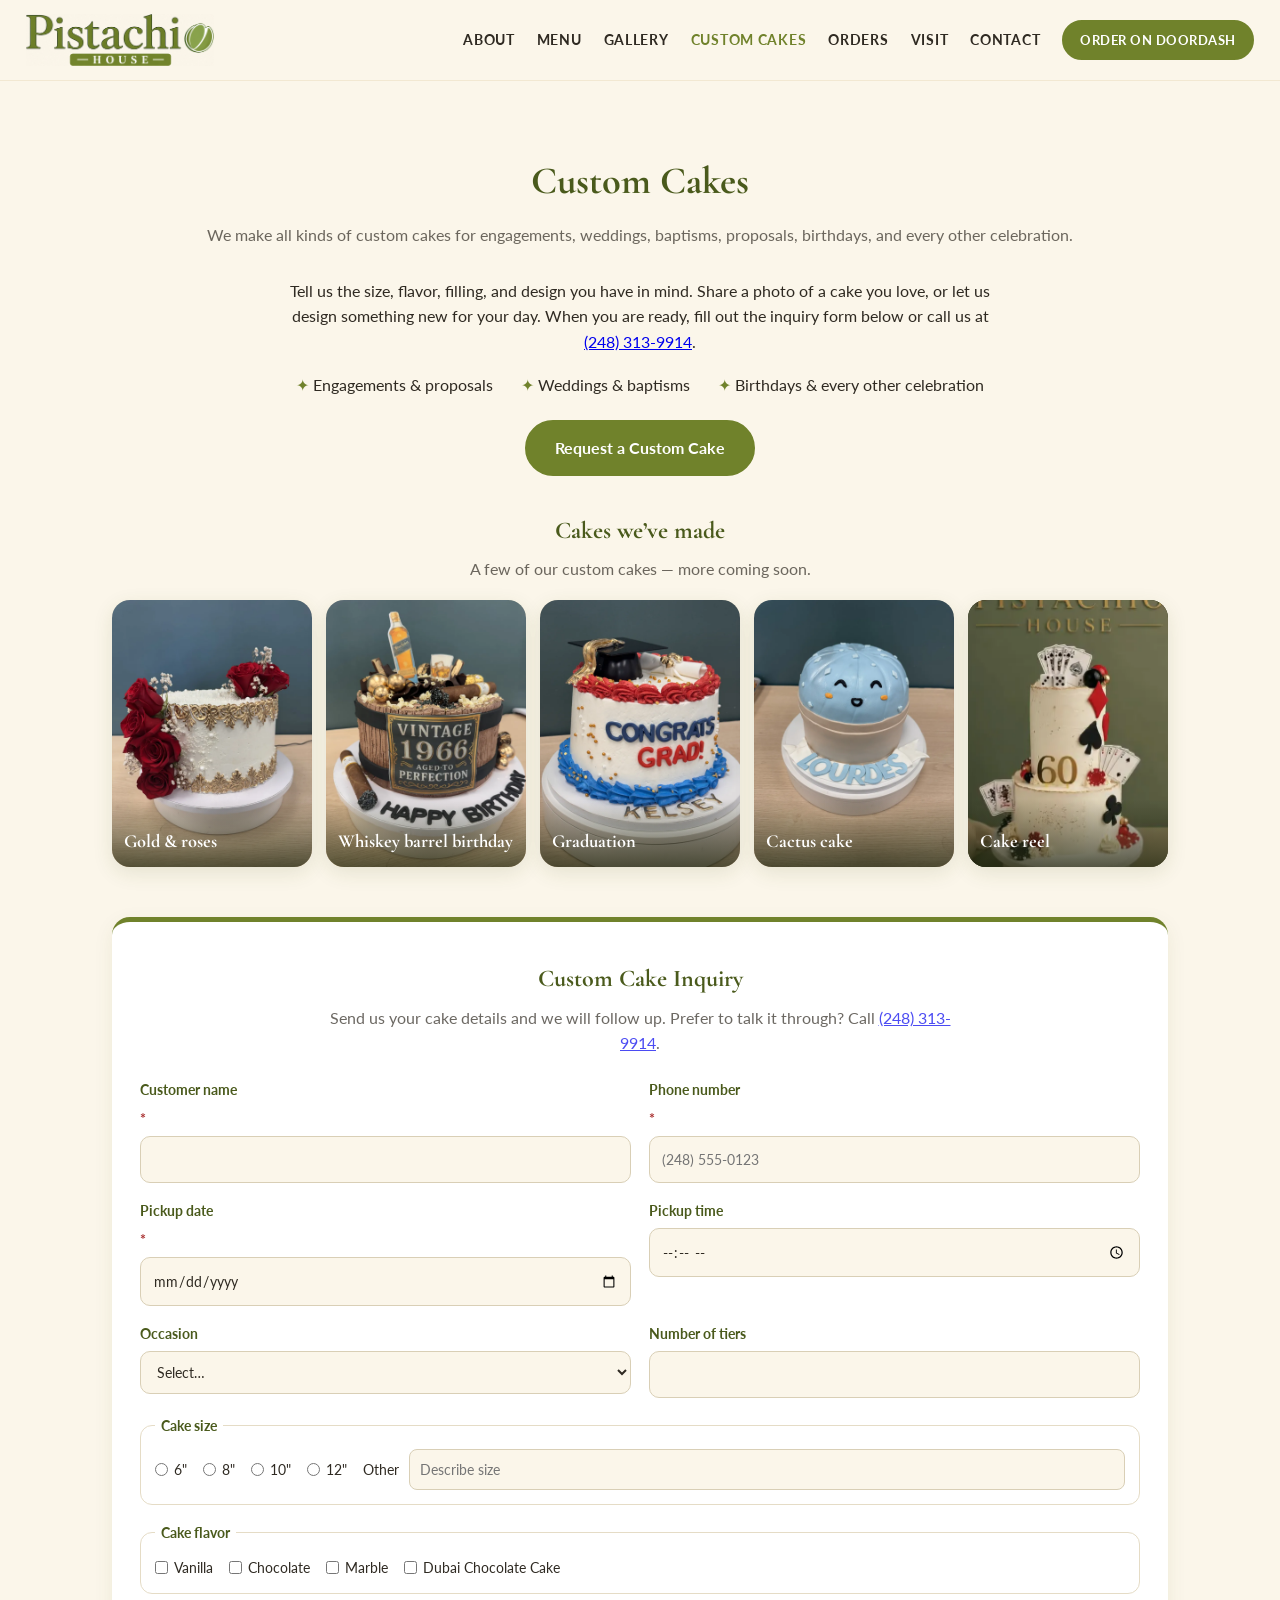
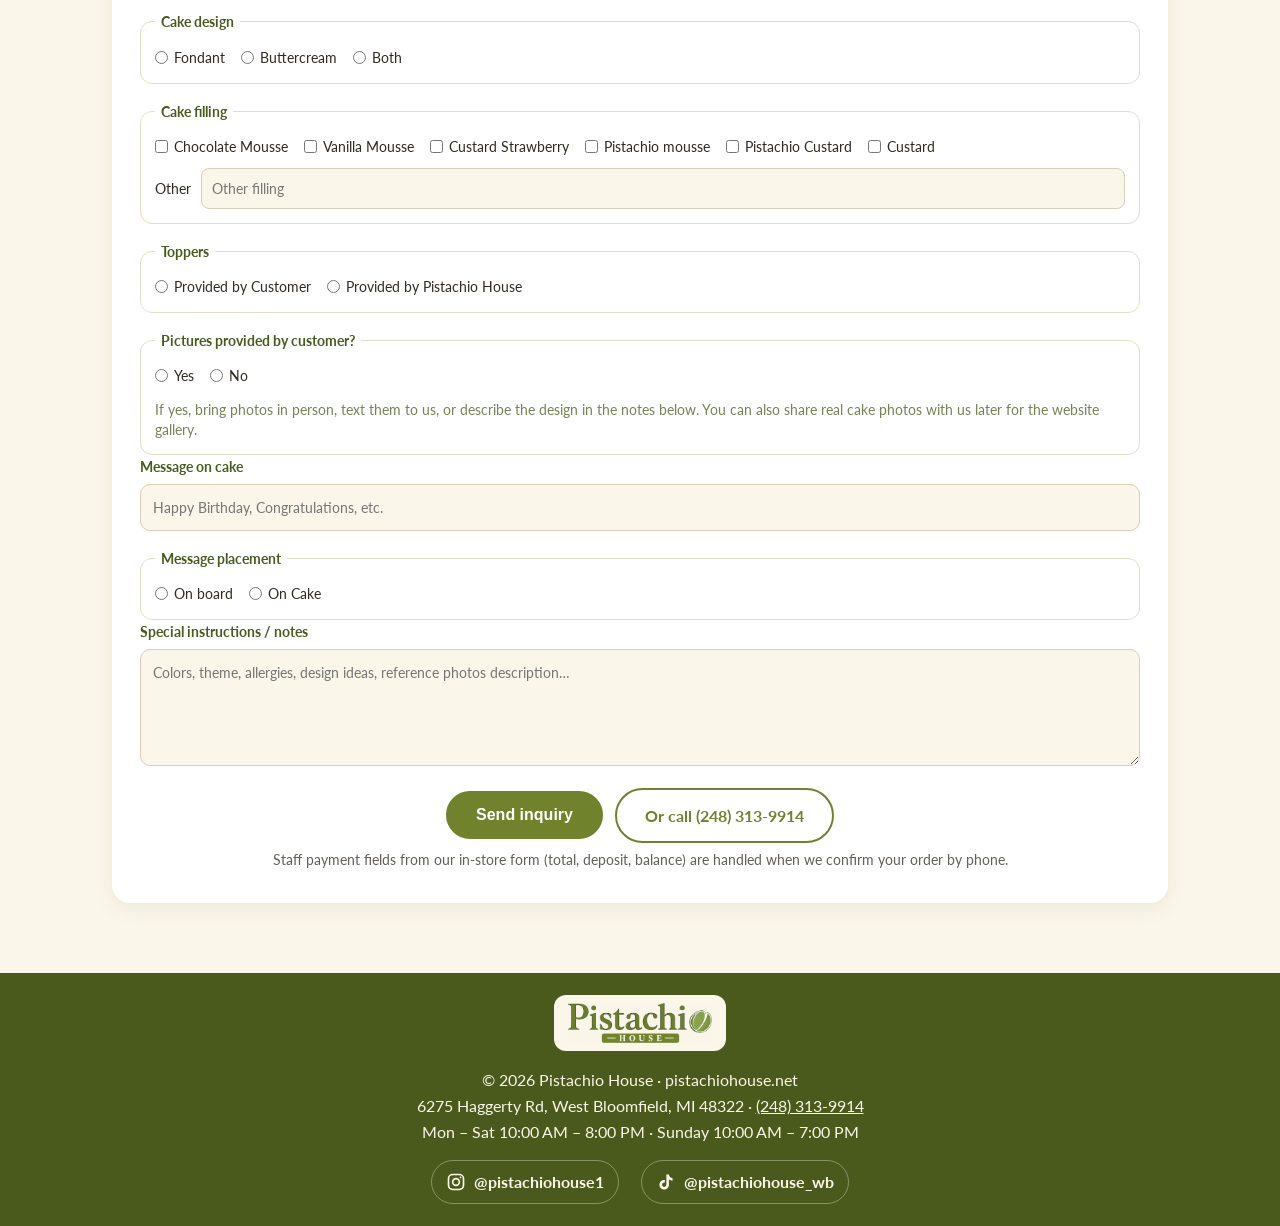
==== custom-cakes.html @ 0b039353 "Move Custom Cakes gallery and form to their own page Remove the cakes gallery, reel, and inquiry for" ====
<!DOCTYPE html>
<html lang="en"><head><meta charset="utf-8"><meta name="viewport" content="width=device-width,initial-scale=1">
<title>Custom Cakes | Pistachio House</title>
<meta name="description" content="Custom cakes from Pistachio House in West Bloomfield, MI for engagements, weddings, baptisms, proposals, birthdays and more. Request a cake inquiry online.">
<link rel="preconnect" href="https://fonts.googleapis.com"><link href="https://fonts.googleapis.com/css2?family=Cormorant+Garamond:wght@500;700&family=Lato:wght@400;700&display=swap" rel="stylesheet">
<link rel="icon" href="favicon.ico" sizes="any"><link rel="icon" type="image/png" sizes="32x32" href="favicon-32.png"><link rel="apple-touch-icon" href="apple-touch-icon.png"><meta name="theme-color" content="#70822b">
<meta property="og:type" content="website"><meta property="og:title" content="Custom Cakes | Pistachio House"><meta property="og:description" content="Custom cakes for engagements, weddings, baptisms, proposals, birthdays and every celebration in West Bloomfield, MI."><meta property="og:url" content="https://pistachiohouse.net/custom-cakes.html"><meta property="og:image" content="https://pistachiohouse.net/images/og-image.png"><meta property="og:image:width" content="1200"><meta property="og:image:height" content="630"><meta name="twitter:card" content="summary_large_image">
<link rel="canonical" href="https://pistachiohouse.net/custom-cakes.html">
<link rel="stylesheet" href="styles.css">
</head><body>
<header class="nav"><a href="index.html" class="logo"><img src="images/logo-transparent.png" alt="Pistachio House" width="800" height="222"></a>
<button class="burger" aria-label="Menu" onclick="document.body.classList.toggle('open')">☰</button>
<nav><a href="index.html#about">About</a><a href="index.html#menu">Menu</a><a href="index.html#gallery">Gallery</a><a href="custom-cakes.html" aria-current="page">Custom Cakes</a><a href="index.html#orders">Orders</a><a href="index.html#visit">Visit</a><a href="index.html#contact">Contact</a><a class="nav-order" href="https://www.doordash.com/store/pistachio-house-west-bloomfield-50264871/115589946/" target="_blank" rel="noopener">Order on DoorDash</a></nav></header>

<section id="custom-cakes" class="wrap"><div class="cakes-intro">
<h2 class="c">Custom Cakes</h2>
<p class="c sub">We make all kinds of custom cakes for engagements, weddings, baptisms, proposals, birthdays, and every other celebration.</p>
<p class="c cakes-blurb">Tell us the size, flavor, filling, and design you have in mind. Share a photo of a cake you love, or let us design something new for your day. When you are ready, fill out the inquiry form below or call us at <a href="tel:+12483139914">(248) 313-9914</a>.</p>
<ul class="ticks dark cakes-ticks"><li>Engagements &amp; proposals</li><li>Weddings &amp; baptisms</li><li>Birthdays &amp; every other celebration</li></ul>
<p class="c"><a class="btn" href="#cake-inquiry">Request a Custom Cake</a></p>
</div>

<h3 class="c made-heading">Cakes we&rsquo;ve made</h3>
<p class="c sub made-sub">A few of our custom cakes — more coming soon.</p>
<div class="made-gal">
<figure class="photo made-photo"><img src="images/made-cake-1.webp" alt="White buttercream cake with gold filigree, red roses, and pearl accents" width="900" height="1200" loading="lazy"><figcaption>Gold &amp; roses</figcaption></figure>
<figure class="photo made-photo"><img src="images/made-cake-2.webp" alt="Whiskey barrel birthday cake with Vintage 1966 label, cigars, and Happy Birthday letters" width="900" height="1200" loading="lazy"><figcaption>Whiskey barrel birthday</figcaption></figure>
<figure class="photo made-photo"><img src="images/made-cake-3.webp" alt="Graduation cake with cap and diploma reading Congrats Grad Kelsey" width="900" height="1200" loading="lazy"><figcaption>Graduation</figcaption></figure>
<figure class="photo made-photo"><img src="images/made-cake-4.webp" alt="Blue smiling cactus cake in a pot with the name Lourdes" width="900" height="1200" loading="lazy"><figcaption>Cactus cake</figcaption></figure>
<figure class="photo made-photo made-video">
<video autoplay muted loop playsinline preload="metadata" poster="images/made-cakes-reel-poster.webp" width="406" height="720" aria-label="Reel of custom cakes from Pistachio House">
<source src="images/made-cakes-reel.mp4" type="video/mp4">
</video>
<figcaption>Cake reel</figcaption>
</figure>
</div>

<div id="cake-inquiry" class="cake-form-wrap">
<h3 class="c">Custom Cake Inquiry</h3>
<p class="c sub form-lead">Send us your cake details and we will follow up. Prefer to talk it through? Call <a href="tel:+12483139914">(248) 313-9914</a>.</p>
<form id="cake-form" class="cake-form" action="https://api.web3forms.com/submit" method="POST" novalidate>
<input type="hidden" name="access_key" value="5c239fa1-b122-477f-84c6-bec44c540d81">
<input type="hidden" name="subject" value="Custom cake inquiry">
<input type="hidden" name="from_name" value="Pistachio House website">
<input type="checkbox" name="botcheck" class="honey" tabindex="-1" autocomplete="off" aria-hidden="true">
<div class="form-grid">
<label class="fg">Customer name <span class="req">*</span><input name="customer_name" type="text" autocomplete="name" required></label>
<label class="fg">Phone number <span class="req">*</span><input name="phone" type="tel" autocomplete="tel" inputmode="tel" required placeholder="(248) 555-0123"></label>
<label class="fg">Pickup date <span class="req">*</span><input name="pickup_date" type="date" required></label>
<label class="fg">Pickup time<input name="pickup_time" type="time"></label>
<label class="fg">Occasion
<select name="occasion">
<option value="">Select…</option>
<option>Engagement</option>
<option>Wedding</option>
<option>Baptism</option>
<option>Proposal</option>
<option>Birthday</option>
<option>Other celebration</option>
</select></label>
<label class="fg">Number of tiers<input name="tiers" type="number" min="1" max="10" step="1" inputmode="numeric"></label>
</div>

<fieldset class="fg full"><legend>Cake size</legend>
<div class="checks">
<label><input type="radio" name="cake_size" value='6"'> 6"</label>
<label><input type="radio" name="cake_size" value='8"'> 8"</label>
<label><input type="radio" name="cake_size" value='10"'> 10"</label>
<label><input type="radio" name="cake_size" value='12"'> 12"</label>
<label class="grow">Other <input type="text" name="cake_size_other" placeholder="Describe size"></label>
</div></fieldset>

<fieldset class="fg full"><legend>Cake flavor</legend>
<div class="checks">
<label><input type="checkbox" name="flavor" value="Vanilla"> Vanilla</label>
<label><input type="checkbox" name="flavor" value="Chocolate"> Chocolate</label>
<label><input type="checkbox" name="flavor" value="Marble"> Marble</label>
<label><input type="checkbox" name="flavor" value="Dubai Chocolate Cake"> Dubai Chocolate Cake</label>
</div></fieldset>

<fieldset class="fg full"><legend>Cake design</legend>
<div class="checks">
<label><input type="radio" name="design" value="Fondant"> Fondant</label>
<label><input type="radio" name="design" value="Buttercream"> Buttercream</label>
<label><input type="radio" name="design" value="Both"> Both</label>
</div></fieldset>

<fieldset class="fg full"><legend>Cake filling</legend>
<div class="checks">
<label><input type="checkbox" name="filling" value="Chocolate Mousse"> Chocolate Mousse</label>
<label><input type="checkbox" name="filling" value="Vanilla Mousse"> Vanilla Mousse</label>
<label><input type="checkbox" name="filling" value="Custard Strawberry"> Custard Strawberry</label>
<label><input type="checkbox" name="filling" value="Pistachio mousse"> Pistachio mousse</label>
<label><input type="checkbox" name="filling" value="Pistachio Custard"> Pistachio Custard</label>
<label><input type="checkbox" name="filling" value="Custard"> Custard</label>
<label class="grow">Other <input type="text" name="filling_other" placeholder="Other filling"></label>
</div></fieldset>

<fieldset class="fg full"><legend>Toppers</legend>
<div class="checks">
<label><input type="radio" name="toppers" value="Provided by Customer"> Provided by Customer</label>
<label><input type="radio" name="toppers" value="Provided by Pistachio House"> Provided by Pistachio House</label>
</div></fieldset>

<fieldset class="fg full"><legend>Pictures provided by customer?</legend>
<div class="checks">
<label><input type="radio" name="pictures" value="Yes"> Yes</label>
<label><input type="radio" name="pictures" value="No"> No</label>
</div>
<p class="hint">If yes, bring photos in person, text them to us, or describe the design in the notes below. You can also share real cake photos with us later for the website gallery.</p>
</fieldset>

<div class="form-grid">
<label class="fg full">Message on cake<input name="message" type="text" maxlength="120" placeholder="Happy Birthday, Congratulations, etc."></label>
</div>
<fieldset class="fg full"><legend>Message placement</legend>
<div class="checks">
<label><input type="radio" name="message_placement" value="On board"> On board</label>
<label><input type="radio" name="message_placement" value="On Cake"> On Cake</label>
</div></fieldset>

<label class="fg full">Special instructions / notes<textarea name="notes" rows="4" placeholder="Colors, theme, allergies, design ideas, reference photos description…"></textarea></label>

<p id="cake-form-status" class="form-status" role="status" aria-live="polite" hidden></p>
<p class="form-actions"><button type="submit" class="btn" id="cake-submit">Send inquiry</button>
<a class="btn ghost" href="tel:+12483139914">Or call (248) 313-9914</a></p>
<p class="hint c">Staff payment fields from our in-store form (total, deposit, balance) are handled when we confirm your order by phone.</p>
</form>

<div id="cake-thanks" class="cake-thanks" hidden>
<h3>Thank you</h3>
<p>Your custom cake inquiry was sent. We will get back to you soon. Questions in the meantime? Call <a href="tel:+12483139914"><b>(248) 313-9914</b></a>.</p>
<p class="form-actions"><a class="btn" href="tel:+12483139914">Call (248) 313-9914</a>
<a class="btn ghost" href="#cake-inquiry" id="cake-thanks-again">Send another inquiry</a></p>
</div>
</div>
</section>

<footer><img class="foot-logo" src="images/logo-transparent.png" alt="Pistachio House" width="800" height="222"><br>© <span id="y"></span> Pistachio House · pistachiohouse.net<br>6275 Haggerty Rd, West Bloomfield, MI 48322 · <a href="tel:+12483139914">(248) 313-9914</a><br>Mon – Sat 10:00 AM – 8:00 PM · Sunday 10:00 AM – 7:00 PM<div class="social"><a href="https://www.instagram.com/pistachiohouse1/" target="_blank" rel="noopener" aria-label="Instagram @pistachiohouse1"><svg viewBox="0 0 24 24" width="20" height="20" aria-hidden="true" fill="none" stroke="currentColor" stroke-width="2" stroke-linecap="round" stroke-linejoin="round"><rect x="3" y="3" width="18" height="18" rx="5"/><circle cx="12" cy="12" r="4"/><circle cx="17.5" cy="6.5" r="1" fill="currentColor" stroke="none"/></svg><span>@pistachiohouse1</span></a><a href="https://www.tiktok.com/@pistachiohouse_wb" target="_blank" rel="noopener" aria-label="TikTok @pistachiohouse_wb"><svg viewBox="0 0 24 24" width="20" height="20" aria-hidden="true" fill="currentColor"><path d="M16.6 5.82A4.28 4.28 0 0 1 15.54 3h-3.09v12.4a2.59 2.59 0 0 1-2.59 2.5c-1.42 0-2.6-1.16-2.6-2.6 0-1.72 1.66-3.01 3.37-2.48V9.66c-3.45-.46-6.47 2.22-6.47 5.64 0 3.33 2.76 5.7 5.69 5.7 3.14 0 5.69-2.55 5.69-5.7V9.01a7.35 7.35 0 0 0 4.3 1.38V7.3s-1.88.09-3.24-1.48z"/></svg><span>@pistachiohouse_wb</span></a></div></footer>
<script>
document.getElementById('y').textContent=new Date().getFullYear();
document.querySelectorAll('nav a').forEach(a=>a.onclick=()=>document.body.classList.remove('open'));
(function(){
  var form=document.getElementById('cake-form');
  var thanks=document.getElementById('cake-thanks');
  var statusEl=document.getElementById('cake-form-status');
  var submitBtn=document.getElementById('cake-submit');
  if(!form||!thanks) return;
  function showThanks(){
    form.hidden=true;
    if(statusEl){statusEl.hidden=true;statusEl.textContent='';statusEl.className='form-status'}
    thanks.hidden=false;
    thanks.scrollIntoView({behavior:'smooth',block:'start'});
  }
  function showForm(){
    thanks.hidden=true;
    form.hidden=false;
    if(statusEl){statusEl.hidden=true;statusEl.textContent='';statusEl.className='form-status'}
  }
  function showError(msg){
    if(!statusEl) return;
    statusEl.hidden=false;
    statusEl.className='form-status form-status-error';
    statusEl.innerHTML=msg;
    statusEl.scrollIntoView({behavior:'smooth',block:'nearest'});
  }
  function vals(name){
    return Array.prototype.map.call(form.querySelectorAll('[name="'+name+'"]:checked'),function(el){return el.value}).filter(Boolean).join(', ');
  }
  function val(name){
    var el=form.elements[name];
    if(!el||el.type==='checkbox') return '';
    return String(el.value||'').trim();
  }
  var again=document.getElementById('cake-thanks-again');
  if(again) again.addEventListener('click',function(e){
    e.preventDefault();
    history.replaceState(null,'',location.pathname+location.search+'#cake-inquiry');
    showForm();
    form.scrollIntoView({behavior:'smooth',block:'start'});
  });
  form.addEventListener('submit',function(e){
    e.preventDefault();
    if(!form.reportValidity()) return;
    var size=vals('cake_size');
    var sizeOther=val('cake_size_other');
    if(sizeOther) size=size?(size+'; Other: '+sizeOther):('Other: '+sizeOther);
    var filling=vals('filling');
    var fillingOther=val('filling_other');
    if(fillingOther) filling=filling?(filling+'; Other: '+fillingOther):('Other: '+fillingOther);
    var pickup=val('pickup_date');
    var time=val('pickup_time');
    if(time) pickup=(pickup?pickup+' ':'')+time;
    var payload={
      access_key: form.elements.access_key.value,
      subject: form.elements.subject.value,
      from_name: form.elements.from_name.value,
      botcheck: form.elements.botcheck && form.elements.botcheck.checked ? '1' : '',
      name: val('customer_name'),
      'Customer name': val('customer_name'),
      Phone: val('phone'),
      'Pickup date/time': pickup,
      Occasion: val('occasion'),
      'Cake size': size,
      'Number of tiers': val('tiers'),
      'Cake flavor': vals('flavor'),
      'Cake design': vals('design'),
      'Cake filling': filling,
      Toppers: vals('toppers'),
      'Pictures provided by customer': vals('pictures'),
      'Message on cake': val('message'),
      'Message placement': vals('message_placement'),
      'Special instructions': val('notes')
    };
    if(submitBtn){submitBtn.disabled=true;submitBtn.textContent='Sending…'}
    if(statusEl){statusEl.hidden=true;statusEl.textContent='';statusEl.className='form-status'}
    fetch('https://api.web3forms.com/submit',{
      method:'POST',
      headers:{'Content-Type':'application/json','Accept':'application/json'},
      body:JSON.stringify(payload)
    }).then(function(r){return r.json().then(function(data){return {ok:r.ok,data:data}})}).then(function(res){
      if(res.data && res.data.success){
        form.reset();
        showThanks();
        history.replaceState(null,'',location.pathname+location.search+'#cake-thanks');
      } else {
        var msg=(res.data && res.data.message) ? res.data.message : 'Something went wrong.';
        showError('We could not send your inquiry right now. Please call <a href="tel:+12483139914">(248) 313-9914</a>. ('+msg+')');
      }
    }).catch(function(){
      showError('We could not send your inquiry right now. Please call <a href="tel:+12483139914">(248) 313-9914</a>.');
    }).finally(function(){
      if(submitBtn){submitBtn.disabled=false;submitBtn.textContent='Send inquiry'}
    });
  });
})();
</script>
</body></html>
---- styles.css ----
:root{--g:#70822b;--gd:#4a5a1c;--gl:#a7b86a;--c:#fbf6ea;--c2:#f2e8d2;--t:#2f2a22;--gold:#b88a3e}
*{box-sizing:border-box;margin:0;padding:0}html{scroll-behavior:smooth}
body{font-family:Lato,sans-serif;color:var(--t);background:var(--c);line-height:1.6}
h1,h2,h3,.logo{font-family:'Cormorant Garamond',serif;color:var(--gd)}h2{font-size:2.4rem;margin-bottom:.6rem}h3{font-size:1.5rem;margin:.4rem 0}
.wrap{max-width:1100px;margin:auto;padding:70px 22px}.c{text-align:center}.sub{opacity:.7;margin-bottom:30px}
.nav{position:sticky;top:0;z-index:9;display:flex;justify-content:space-between;align-items:center;padding:14px 26px;background:rgba(251,246,234,.95);border-bottom:1px solid var(--c2)}
.logo{font-size:1.7rem;font-weight:700;text-decoration:none}.logo span{color:var(--gold)}
nav a{margin-left:22px;text-decoration:none;color:var(--t);font-weight:700;font-size:.9rem;letter-spacing:.05em;text-transform:uppercase}nav a:hover{color:var(--g)}
.burger{display:none;background:none;border:0;font-size:1.6rem;cursor:pointer}
.hero{min-height:600px;display:flex;align-items:center;justify-content:center;text-align:center;padding:40px 20px;background:radial-gradient(circle at 20% 30%,#c3d99d 0,transparent 40%),radial-gradient(circle at 80% 70%,#e9d7a8 0,transparent 40%),linear-gradient(135deg,#eef3df,#fbf6ea)}
.hero-in{max-width:720px}.hero h1{font-size:clamp(2.6rem,6vw,4.4rem);line-height:1.1;margin:10px 0 18px}.hero p{font-size:1.15rem;margin-bottom:28px}
.eyebrow{color:var(--gold);letter-spacing:.2em;text-transform:uppercase;font-size:.85rem!important;font-weight:700}
.btn{display:inline-block;background:var(--g);color:#fff;padding:13px 28px;border-radius:40px;text-decoration:none;font-weight:700;border:2px solid var(--g);cursor:pointer;font-size:1rem}.btn:hover{background:var(--gd)}
.btn.ghost{background:transparent;color:var(--g)}
.ribbon{background:var(--gd);color:var(--c);overflow:hidden;white-space:nowrap;padding:12px 0;font-family:'Cormorant Garamond',serif;font-size:1.3rem}
.ribbon span{display:inline-block;padding-left:100%;animation:m 25s linear infinite}@keyframes m{to{transform:translateX(-100%)}}
.two{display:grid;grid-template-columns:1fr 1fr;gap:50px;align-items:center}.two p{margin-bottom:14px}
.cream{background:var(--c2)}.green{background:var(--g);color:#fff}.green h2{color:#fff}
.grid{display:grid;grid-template-columns:repeat(auto-fit,minmax(230px,1fr));gap:22px}
.card{background:#fff;border-radius:16px;padding:26px;border-top:5px solid var(--g);box-shadow:0 6px 20px rgba(74,90,28,.08)}
.card ul{list-style:none}.card li{display:flex;justify-content:space-between;gap:10px;padding:7px 0;border-bottom:1px dashed var(--c2);font-size:.95rem}
.ticks{list-style:none}.ticks li:before{content:"✦ ";color:var(--c2)}.green b{color:#fff3c9}
.hours{width:100%;border-collapse:collapse}.hours td{padding:8px 0;border-bottom:1px solid var(--c2)}.hours td+td{text-align:right;font-weight:700}
footer{background:var(--gd);color:var(--c);text-align:center;padding:22px}
@media(max-width:780px){.two{grid-template-columns:1fr}.burger{display:block}
nav{display:none;position:absolute;top:100%;left:0;right:0;background:var(--c);flex-direction:column;padding:10px 0}.open nav{display:flex}nav a{margin:10px 26px}}
.mapbox{display:grid;gap:14px;justify-items:start}.mapbox iframe{width:100%;height:340px;border:0;border-radius:18px}
footer a,#visit a:not(.btn),#contact a{color:inherit}
.logo img{height:52px;width:auto;display:block}
.hero-logo{width:min(420px,80%);height:auto;margin:0 auto 6px;display:block}
.foot-logo{height:56px;width:auto;margin-bottom:10px;background:var(--c);padding:8px 14px;border-radius:12px}
footer a{color:inherit}
@media(max-width:780px){.logo img{height:40px}}
.menu-grid{grid-template-columns:repeat(2,1fr);align-items:stretch}
.menu-grid .card li{display:block;padding:10px 0}
.mi{display:flex;justify-content:space-between;gap:10px;font-weight:700}
.md{font-size:.85rem;opacity:.75;margin-top:3px;line-height:1.45}
.note{font-size:.85rem;opacity:.7;margin-top:22px;font-style:italic}
.menu-grid .card.wide{grid-column:1/-1}.menu-grid .card.wide ul{columns:2;column-gap:40px}
.menu-grid .card li{break-inside:avoid}
@media(max-width:780px){.menu-grid .card.wide ul{columns:1}}
.photo{margin:0;position:relative;overflow:hidden;border-radius:18px;background:var(--c2);box-shadow:0 6px 20px rgba(74,90,28,.12)}
.photo img{width:100%;height:100%;object-fit:cover;display:block;transition:transform .5s}
.photo:hover img{transform:scale(1.04)}
.about-photo{aspect-ratio:5/4}
.gal{display:grid;grid-template-columns:repeat(4,1fr);gap:16px}.gal .photo{aspect-ratio:4/5}
.gal figcaption{position:absolute;left:0;right:0;bottom:0;padding:28px 14px 12px;color:#fff;font-family:'Cormorant Garamond',serif;font-size:1.25rem;font-weight:700;background:linear-gradient(transparent,rgba(30,36,12,.7))}
.credit{font-size:.8rem;opacity:.6;margin-top:18px}.credit a{color:inherit}
.callbox{background:var(--c);color:var(--t);padding:32px;border-radius:16px;text-align:center}.callbox h3{margin-top:0}.callbox p{margin:8px 0 18px}
.btn.big{font-size:1.15rem;padding:15px 32px}.small{font-size:.85rem;opacity:.75;margin-bottom:0!important}
.menu-grid .mi{display:block}
@media(max-width:1000px){.gal{grid-template-columns:repeat(2,1fr)}}
@media(max-width:780px){.gal{gap:12px}.gal .photo{aspect-ratio:1}.about-photo{aspect-ratio:4/3}.gal figcaption{font-size:1.05rem;padding:22px 10px 8px}}
.social{display:flex;flex-wrap:wrap;justify-content:center;gap:12px 22px;margin-top:16px}
.social a{display:inline-flex;align-items:center;gap:8px;text-decoration:none;font-weight:700;color:var(--gd);padding:8px 14px;border-radius:30px;border:1px solid rgba(74,90,28,.25);transition:background .2s}
.social a:hover{background:rgba(112,130,43,.12)}
footer .social a{color:var(--c);border-color:rgba(251,246,234,.35)}footer .social a:hover{background:rgba(251,246,234,.12)}
.card-note{font-size:.85rem;color:var(--gold);font-weight:700;margin:-2px 0 8px}
.gal .photo:first-child{grid-column:span 2;aspect-ratio:auto}
@media(max-width:780px){.menu-grid{grid-template-columns:1fr}.gal .photo:first-child{aspect-ratio:2/1}}

.btn.doordash{background:var(--gd);border-color:var(--gd)}.btn.doordash:hover{background:#354214;border-color:#354214}
.btn.ghost.doordash,.doordash.ghost{background:transparent;color:var(--gd);border-color:var(--gd)}
.nav-order{display:inline-block;margin-left:22px;padding:8px 16px;border-radius:30px;background:var(--g);color:#fff!important;text-decoration:none;font-weight:700;font-size:.8rem;letter-spacing:.04em;text-transform:uppercase;border:2px solid var(--g)}.nav-order:hover{background:var(--gd);border-color:var(--gd);color:#fff!important}
.hero-in .btn{margin:4px 6px}
.callbox .btn{display:block;width:100%;margin:0 0 12px;text-align:center}.callbox .btn:last-of-type{margin-bottom:14px}
.menu-order{margin-top:18px}.menu-order .btn{margin:0 6px}
@media(max-width:780px){
.nav-order{margin:10px 26px;text-align:center}
.hero-in .btn{display:block;width:100%;max-width:320px;margin:8px auto}
.menu-order .btn{display:inline-block;width:auto;max-width:100%}
}

/* Custom cakes */
.ticks.dark li:before{color:var(--g)}
.cakes-intro .ticks{margin:14px 0 22px}
.cake-form-wrap{margin-top:50px;background:#fff;border-radius:18px;padding:32px 28px;box-shadow:0 6px 20px rgba(74,90,28,.08);border-top:5px solid var(--g)}
.form-lead{max-width:640px;margin:0 auto 22px}
.cake-form .form-grid{display:grid;grid-template-columns:1fr 1fr;gap:16px 18px}
.cake-form .fg{display:flex;flex-direction:column;gap:6px;font-weight:700;font-size:.9rem;color:var(--gd)}
.cake-form .fg.full{grid-column:1/-1}
.cake-form .fg input[type=text],
.cake-form .fg input[type=tel],
.cake-form .fg input[type=date],
.cake-form .fg input[type=time],
.cake-form .fg input[type=number],
.cake-form .fg select,
.cake-form .fg textarea{font:inherit;font-weight:400;color:var(--t);padding:11px 12px;border:1px solid #d9cfb6;border-radius:10px;background:var(--c);width:100%}
.cake-form .fg textarea{resize:vertical;min-height:96px}
.cake-form fieldset.fg{border:1px solid #e5dcc6;border-radius:12px;padding:12px 14px 14px;margin:16px 0 0}
.cake-form fieldset.fg legend{padding:0 6px;font-weight:700;color:var(--gd)}
.cake-form .checks{display:flex;flex-wrap:wrap;gap:10px 16px;font-weight:400;color:var(--t)}
.cake-form .checks label{display:inline-flex;align-items:center;gap:6px;font-weight:400}
.cake-form .checks .grow{flex:1 1 180px}
.cake-form .checks .grow input[type=text]{margin-left:4px;flex:1;min-width:120px;font:inherit;padding:8px 10px;border:1px solid #d9cfb6;border-radius:8px;background:var(--c)}
.cake-form .req{color:#a33}
.cake-form .hint{font-size:.85rem;font-weight:400;opacity:.75;margin-top:8px;line-height:1.45}
.form-actions{display:flex;flex-wrap:wrap;gap:12px;justify-content:center;align-items:center;margin-top:22px}
.cake-thanks{margin-top:8px;text-align:center}
.cake-thanks h3{margin-bottom:10px}
.cake-summary{text-align:left;white-space:pre-wrap;background:var(--c);border:1px solid var(--c2);border-radius:12px;padding:16px;margin:16px 0;font-size:.9rem;line-height:1.5;max-height:360px;overflow:auto}
@media(max-width:780px){
.cake-form .form-grid{grid-template-columns:1fr}
.cake-form-wrap{padding:22px 16px}
.form-actions .btn{width:100%;text-align:center}
}

/* Cakes we've made */
.cakes-blurb{max-width:720px;margin:0 auto 18px}
.cakes-ticks{display:flex;flex-wrap:wrap;justify-content:center;gap:8px 28px;list-style:none;margin:0 0 22px;padding:0}
.cakes-ticks li{margin:0}
.made-heading{margin-top:36px}
.made-sub{margin-bottom:18px}
.made-gal{display:grid;grid-template-columns:repeat(5,minmax(0,1fr));gap:14px;align-items:stretch}
.made-gal .made-photo{aspect-ratio:3/4;margin:0}
.made-gal .made-photo img,.made-gal .made-video video{width:100%;height:100%;object-fit:cover;display:block}
.made-gal .made-video{background:#1e240c}
.made-gal .made-video video{border:0}
.made-gal figcaption{position:absolute;left:0;right:0;bottom:0;padding:28px 12px 10px;color:#fff;font-family:'Cormorant Garamond',serif;font-size:1.15rem;font-weight:700;background:linear-gradient(transparent,rgba(30,36,12,.72))}
@media(max-width:1000px){.made-gal{grid-template-columns:repeat(3,1fr)}.made-gal .made-video{grid-column:span 1}}
@media(max-width:780px){
.made-gal{grid-template-columns:repeat(2,1fr);gap:12px}
.cakes-ticks{flex-direction:column;align-items:center;gap:6px}
}

.cake-form .honey{position:absolute;left:-9999px;height:0;width:0;opacity:0;overflow:hidden;tab-index:-1}

.form-status{margin:16px 0 0;padding:12px 14px;border-radius:10px;font-size:.95rem;line-height:1.45}
.form-status-error{background:#f8e8e4;color:#6b2a1f;border:1px solid #e2b7ad}
.form-status-error a{color:inherit;font-weight:700}

nav a[aria-current="page"]{color:var(--g)}
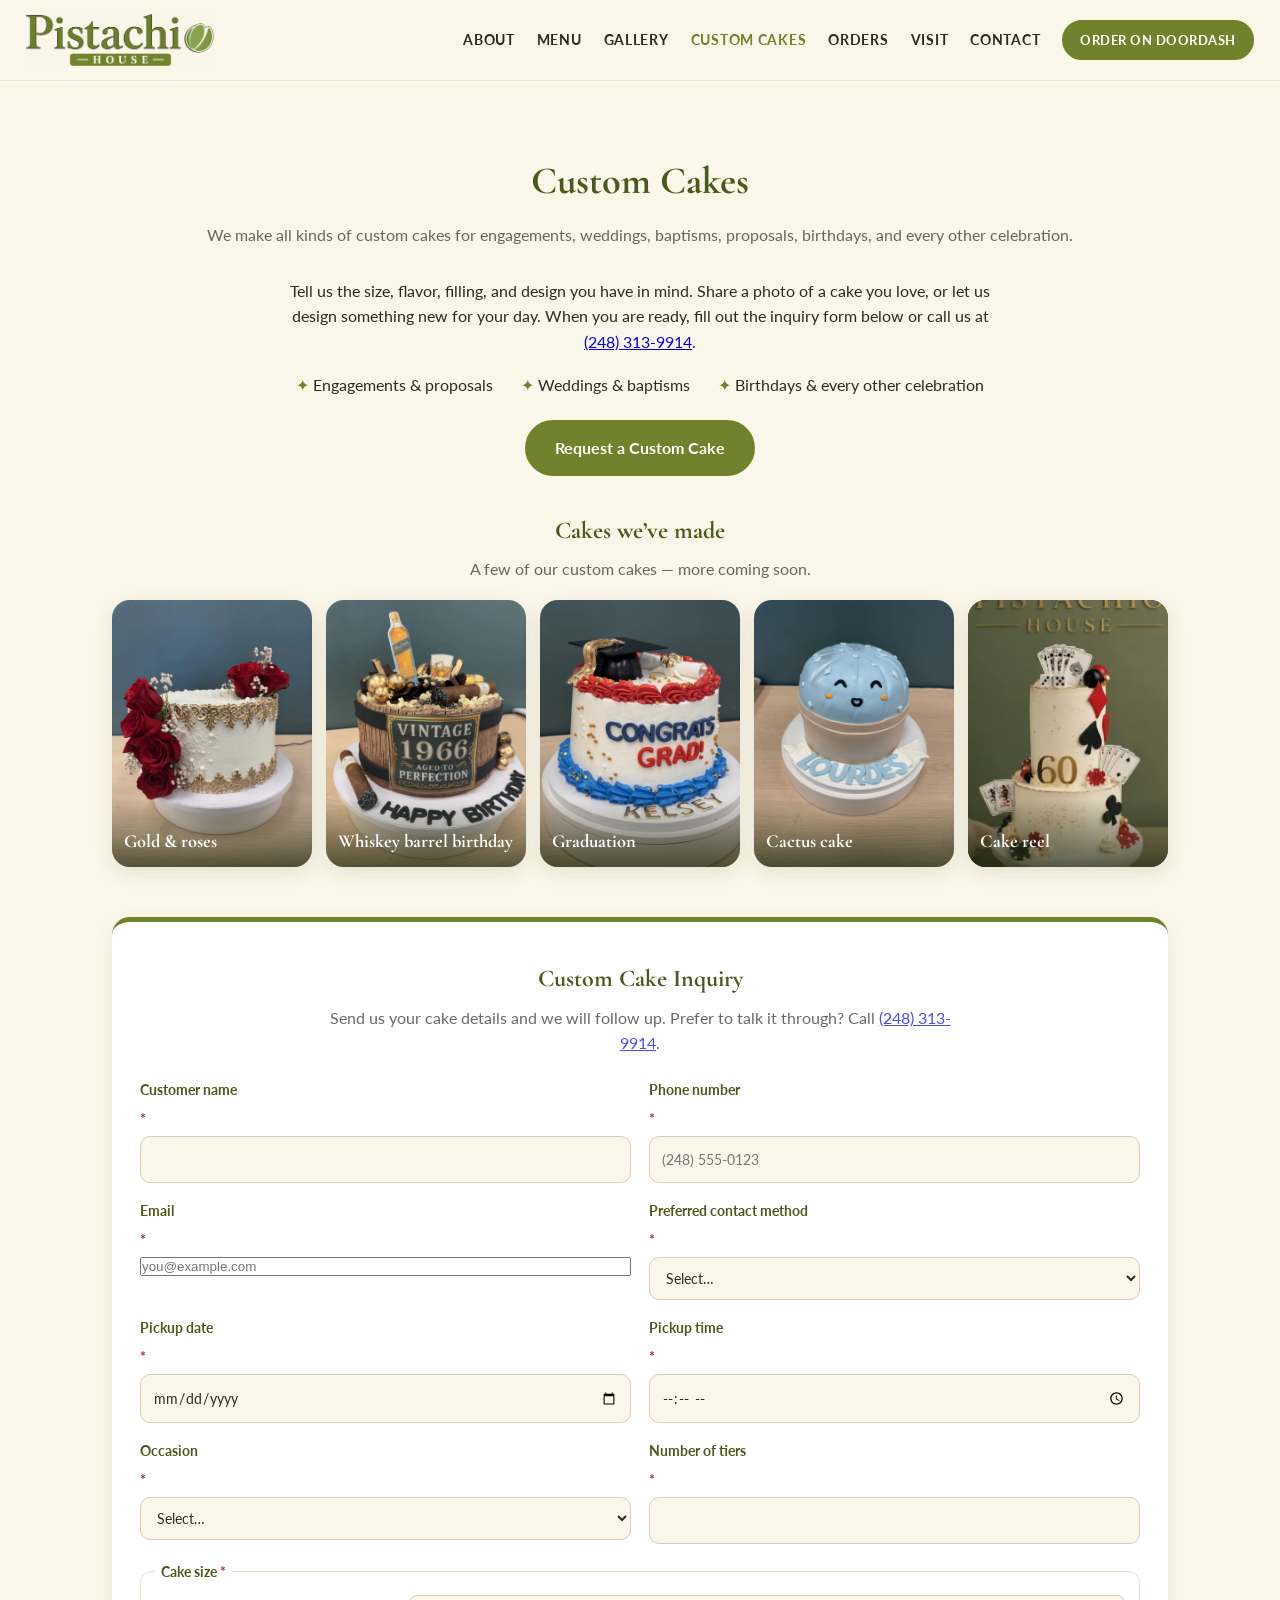
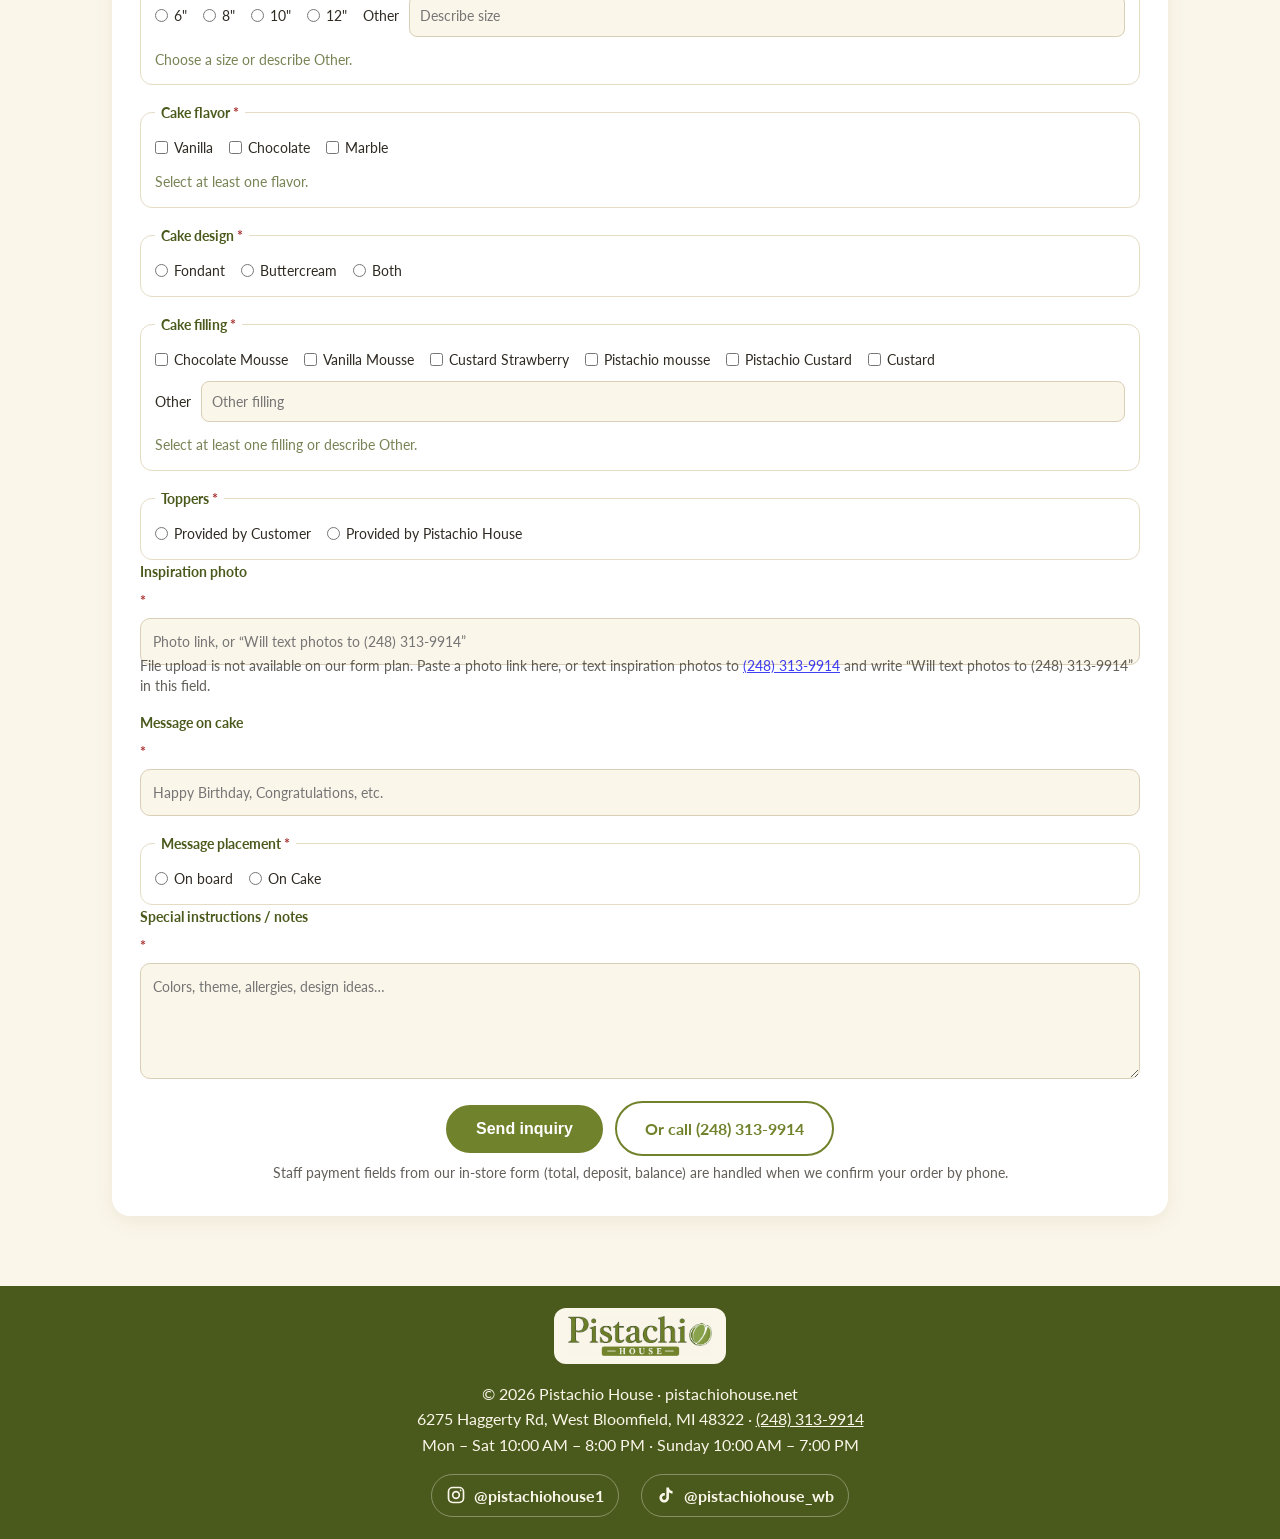
==== commit 28d18653: "Require all custom cake fields; drop Dubai flavor and file upload Make every inquiry field required," ====
--- a/custom-cakes.html
+++ b/custom-cakes.html
@@ -46,10 +46,18 @@
 <div class="form-grid">
 <label class="fg">Customer name <span class="req">*</span><input name="customer_name" type="text" autocomplete="name" required></label>
 <label class="fg">Phone number <span class="req">*</span><input name="phone" type="tel" autocomplete="tel" inputmode="tel" required placeholder="(248) 555-0123"></label>
+<label class="fg">Email <span class="req">*</span><input name="email" type="email" autocomplete="email" required placeholder="you@example.com"></label>
+<label class="fg">Preferred contact method <span class="req">*</span>
+<select name="contact_method" required>
+<option value="">Select…</option>
+<option>Text</option>
+<option>Call</option>
+<option>Email</option>
+</select></label>
 <label class="fg">Pickup date <span class="req">*</span><input name="pickup_date" type="date" required></label>
-<label class="fg">Pickup time<input name="pickup_time" type="time"></label>
-<label class="fg">Occasion
-<select name="occasion">
+<label class="fg">Pickup time <span class="req">*</span><input name="pickup_time" type="time" required></label>
+<label class="fg">Occasion <span class="req">*</span>
+<select name="occasion" required>
 <option value="">Select…</option>
 <option>Engagement</option>
 <option>Wedding</option>
@@ -58,34 +66,37 @@
 <option>Birthday</option>
 <option>Other celebration</option>
 </select></label>
-<label class="fg">Number of tiers<input name="tiers" type="number" min="1" max="10" step="1" inputmode="numeric"></label>
-</div>
-
-<fieldset class="fg full"><legend>Cake size</legend>
+<label class="fg">Number of tiers <span class="req">*</span><input name="tiers" type="number" min="1" max="10" step="1" inputmode="numeric" required></label>
+</div>
+
+<fieldset class="fg full" id="fs-cake-size"><legend>Cake size <span class="req">*</span></legend>
 <div class="checks">
 <label><input type="radio" name="cake_size" value='6"'> 6"</label>
 <label><input type="radio" name="cake_size" value='8"'> 8"</label>
 <label><input type="radio" name="cake_size" value='10"'> 10"</label>
 <label><input type="radio" name="cake_size" value='12"'> 12"</label>
 <label class="grow">Other <input type="text" name="cake_size_other" placeholder="Describe size"></label>
-</div></fieldset>
-
-<fieldset class="fg full"><legend>Cake flavor</legend>
+</div>
+<p class="hint">Choose a size or describe Other.</p>
+</fieldset>
+
+<fieldset class="fg full" id="fs-flavor"><legend>Cake flavor <span class="req">*</span></legend>
 <div class="checks">
 <label><input type="checkbox" name="flavor" value="Vanilla"> Vanilla</label>
 <label><input type="checkbox" name="flavor" value="Chocolate"> Chocolate</label>
 <label><input type="checkbox" name="flavor" value="Marble"> Marble</label>
-<label><input type="checkbox" name="flavor" value="Dubai Chocolate Cake"> Dubai Chocolate Cake</label>
-</div></fieldset>
-
-<fieldset class="fg full"><legend>Cake design</legend>
-<div class="checks">
-<label><input type="radio" name="design" value="Fondant"> Fondant</label>
+</div>
+<p class="hint">Select at least one flavor.</p>
+</fieldset>
+
+<fieldset class="fg full" id="fs-design"><legend>Cake design <span class="req">*</span></legend>
+<div class="checks">
+<label><input type="radio" name="design" value="Fondant" required> Fondant</label>
 <label><input type="radio" name="design" value="Buttercream"> Buttercream</label>
 <label><input type="radio" name="design" value="Both"> Both</label>
 </div></fieldset>
 
-<fieldset class="fg full"><legend>Cake filling</legend>
+<fieldset class="fg full" id="fs-filling"><legend>Cake filling <span class="req">*</span></legend>
 <div class="checks">
 <label><input type="checkbox" name="filling" value="Chocolate Mousse"> Chocolate Mousse</label>
 <label><input type="checkbox" name="filling" value="Vanilla Mousse"> Vanilla Mousse</label>
@@ -94,32 +105,31 @@
 <label><input type="checkbox" name="filling" value="Pistachio Custard"> Pistachio Custard</label>
 <label><input type="checkbox" name="filling" value="Custard"> Custard</label>
 <label class="grow">Other <input type="text" name="filling_other" placeholder="Other filling"></label>
-</div></fieldset>
-
-<fieldset class="fg full"><legend>Toppers</legend>
-<div class="checks">
-<label><input type="radio" name="toppers" value="Provided by Customer"> Provided by Customer</label>
+</div>
+<p class="hint">Select at least one filling or describe Other.</p>
+</fieldset>
+
+<fieldset class="fg full" id="fs-toppers"><legend>Toppers <span class="req">*</span></legend>
+<div class="checks">
+<label><input type="radio" name="toppers" value="Provided by Customer" required> Provided by Customer</label>
 <label><input type="radio" name="toppers" value="Provided by Pistachio House"> Provided by Pistachio House</label>
 </div></fieldset>
 
-<fieldset class="fg full"><legend>Pictures provided by customer?</legend>
-<div class="checks">
-<label><input type="radio" name="pictures" value="Yes"> Yes</label>
-<label><input type="radio" name="pictures" value="No"> No</label>
-</div>
-<p class="hint">If yes, bring photos in person, text them to us, or describe the design in the notes below. You can also share real cake photos with us later for the website gallery.</p>
-</fieldset>
+<label class="fg full">Inspiration photo <span class="req">*</span>
+<input name="inspiration_photo" type="text" required placeholder="Photo link, or “Will text photos to (248) 313-9914”">
+</label>
+<p class="hint" style="margin-top:-8px;margin-bottom:14px">File upload is not available on our form plan. Paste a photo link here, or text inspiration photos to <a href="tel:+12483139914">(248) 313-9914</a> and write “Will text photos to (248) 313-9914” in this field.</p>
 
 <div class="form-grid">
-<label class="fg full">Message on cake<input name="message" type="text" maxlength="120" placeholder="Happy Birthday, Congratulations, etc."></label>
-</div>
-<fieldset class="fg full"><legend>Message placement</legend>
-<div class="checks">
-<label><input type="radio" name="message_placement" value="On board"> On board</label>
+<label class="fg full">Message on cake <span class="req">*</span><input name="message" type="text" maxlength="120" required placeholder="Happy Birthday, Congratulations, etc."></label>
+</div>
+<fieldset class="fg full" id="fs-message-placement"><legend>Message placement <span class="req">*</span></legend>
+<div class="checks">
+<label><input type="radio" name="message_placement" value="On board" required> On board</label>
 <label><input type="radio" name="message_placement" value="On Cake"> On Cake</label>
 </div></fieldset>
 
-<label class="fg full">Special instructions / notes<textarea name="notes" rows="4" placeholder="Colors, theme, allergies, design ideas, reference photos description…"></textarea></label>
+<label class="fg full">Special instructions / notes <span class="req">*</span><textarea name="notes" rows="4" required placeholder="Colors, theme, allergies, design ideas…"></textarea></label>
 
 <p id="cake-form-status" class="form-status" role="status" aria-live="polite" hidden></p>
 <p class="form-actions"><button type="submit" class="btn" id="cake-submit">Send inquiry</button>
@@ -172,6 +182,12 @@
     if(!el||el.type==='checkbox') return '';
     return String(el.value||'').trim();
   }
+  function requireGroup(ok, message, focusEl){
+    if(ok) return true;
+    showError(message);
+    if(focusEl) focusEl.focus();
+    return false;
+  }
   var again=document.getElementById('cake-thanks-again');
   if(again) again.addEventListener('click',function(e){
     e.preventDefault();
@@ -184,9 +200,13 @@
     if(!form.reportValidity()) return;
     var size=vals('cake_size');
     var sizeOther=val('cake_size_other');
+    if(!requireGroup(size||sizeOther, 'Please choose a cake size or describe Other.', form.querySelector('[name="cake_size"]'))) return;
     if(sizeOther) size=size?(size+'; Other: '+sizeOther):('Other: '+sizeOther);
+    var flavors=vals('flavor');
+    if(!requireGroup(flavors, 'Please select at least one cake flavor.', form.querySelector('[name="flavor"]'))) return;
     var filling=vals('filling');
     var fillingOther=val('filling_other');
+    if(!requireGroup(filling||fillingOther, 'Please select at least one filling or describe Other.', form.querySelector('[name="filling"]'))) return;
     if(fillingOther) filling=filling?(filling+'; Other: '+fillingOther):('Other: '+fillingOther);
     var pickup=val('pickup_date');
     var time=val('pickup_time');
@@ -197,17 +217,20 @@
       from_name: form.elements.from_name.value,
       botcheck: form.elements.botcheck && form.elements.botcheck.checked ? '1' : '',
       name: val('customer_name'),
+      email: val('email'),
       'Customer name': val('customer_name'),
       Phone: val('phone'),
+      Email: val('email'),
+      'Preferred contact method': val('contact_method'),
       'Pickup date/time': pickup,
       Occasion: val('occasion'),
       'Cake size': size,
       'Number of tiers': val('tiers'),
-      'Cake flavor': vals('flavor'),
+      'Cake flavor': flavors,
       'Cake design': vals('design'),
       'Cake filling': filling,
       Toppers: vals('toppers'),
-      'Pictures provided by customer': vals('pictures'),
+      'Inspiration photo': val('inspiration_photo'),
       'Message on cake': val('message'),
       'Message placement': vals('message_placement'),
       'Special instructions': val('notes')
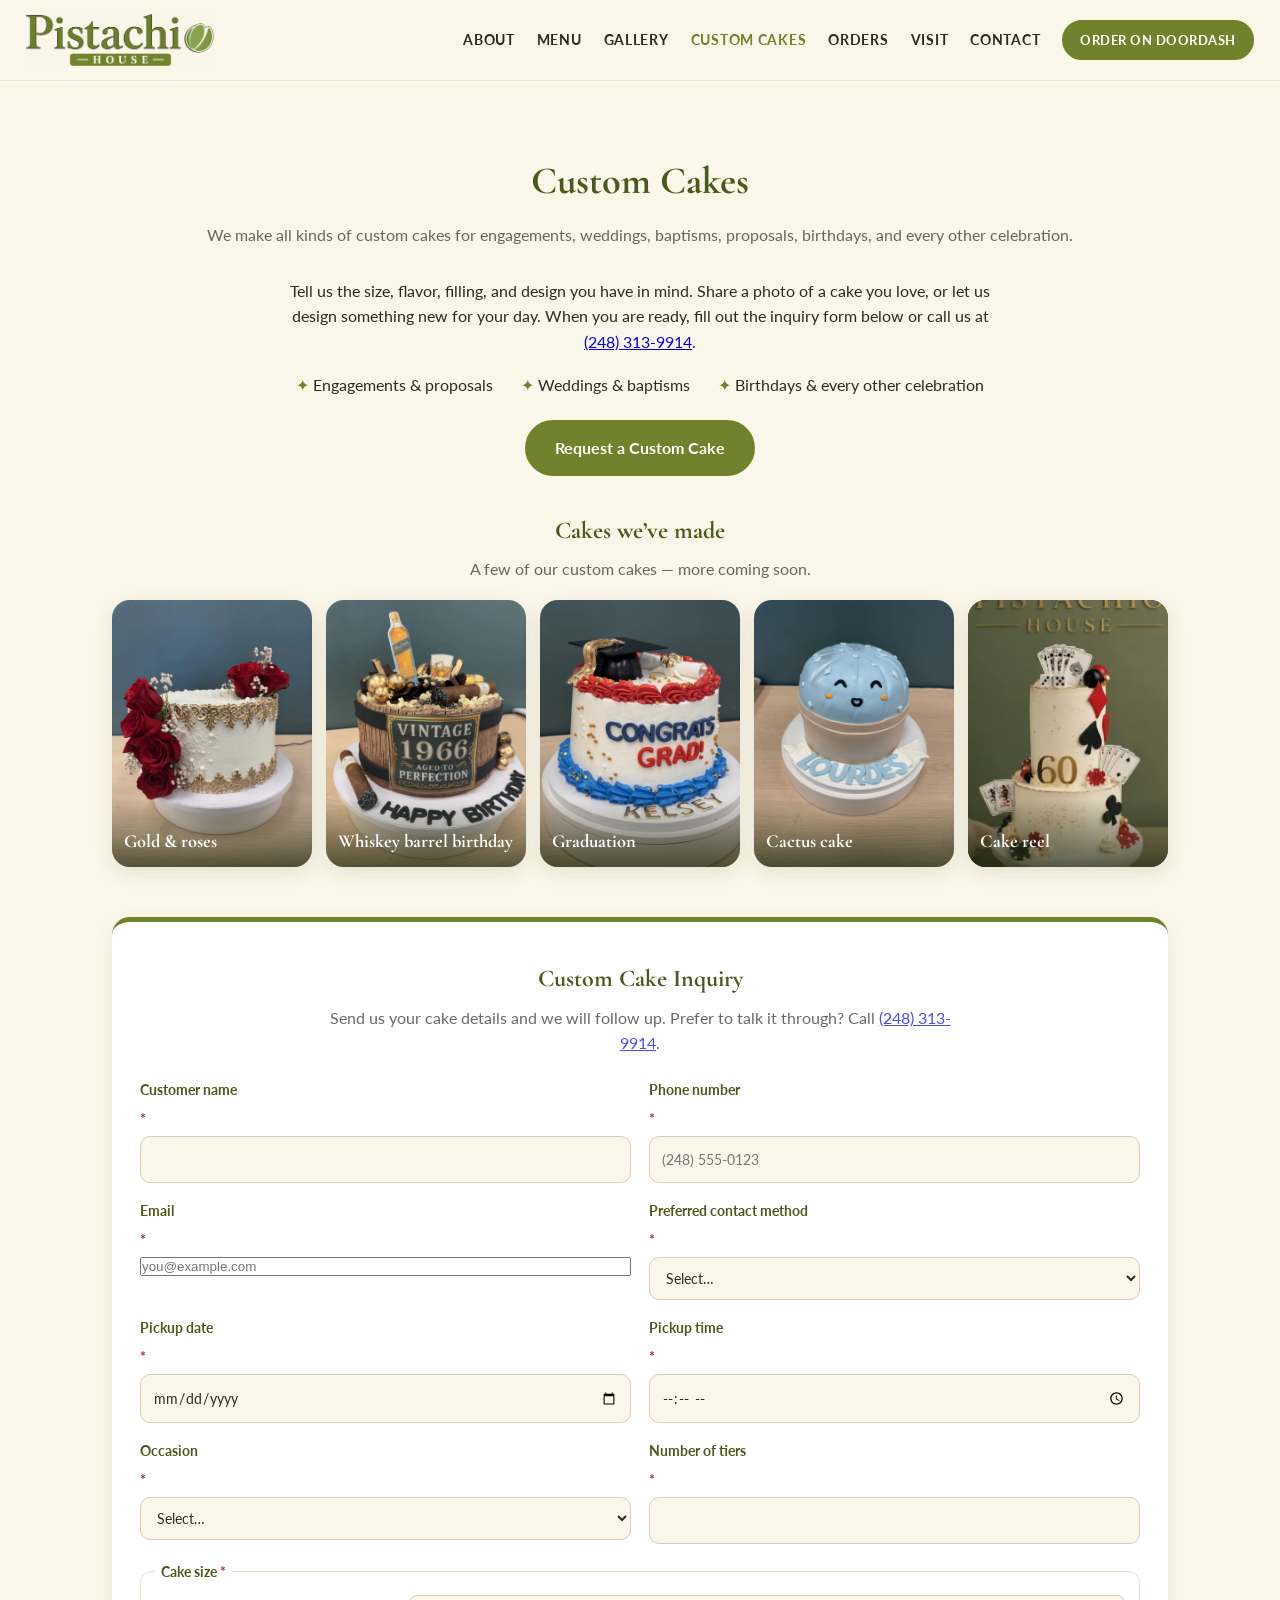
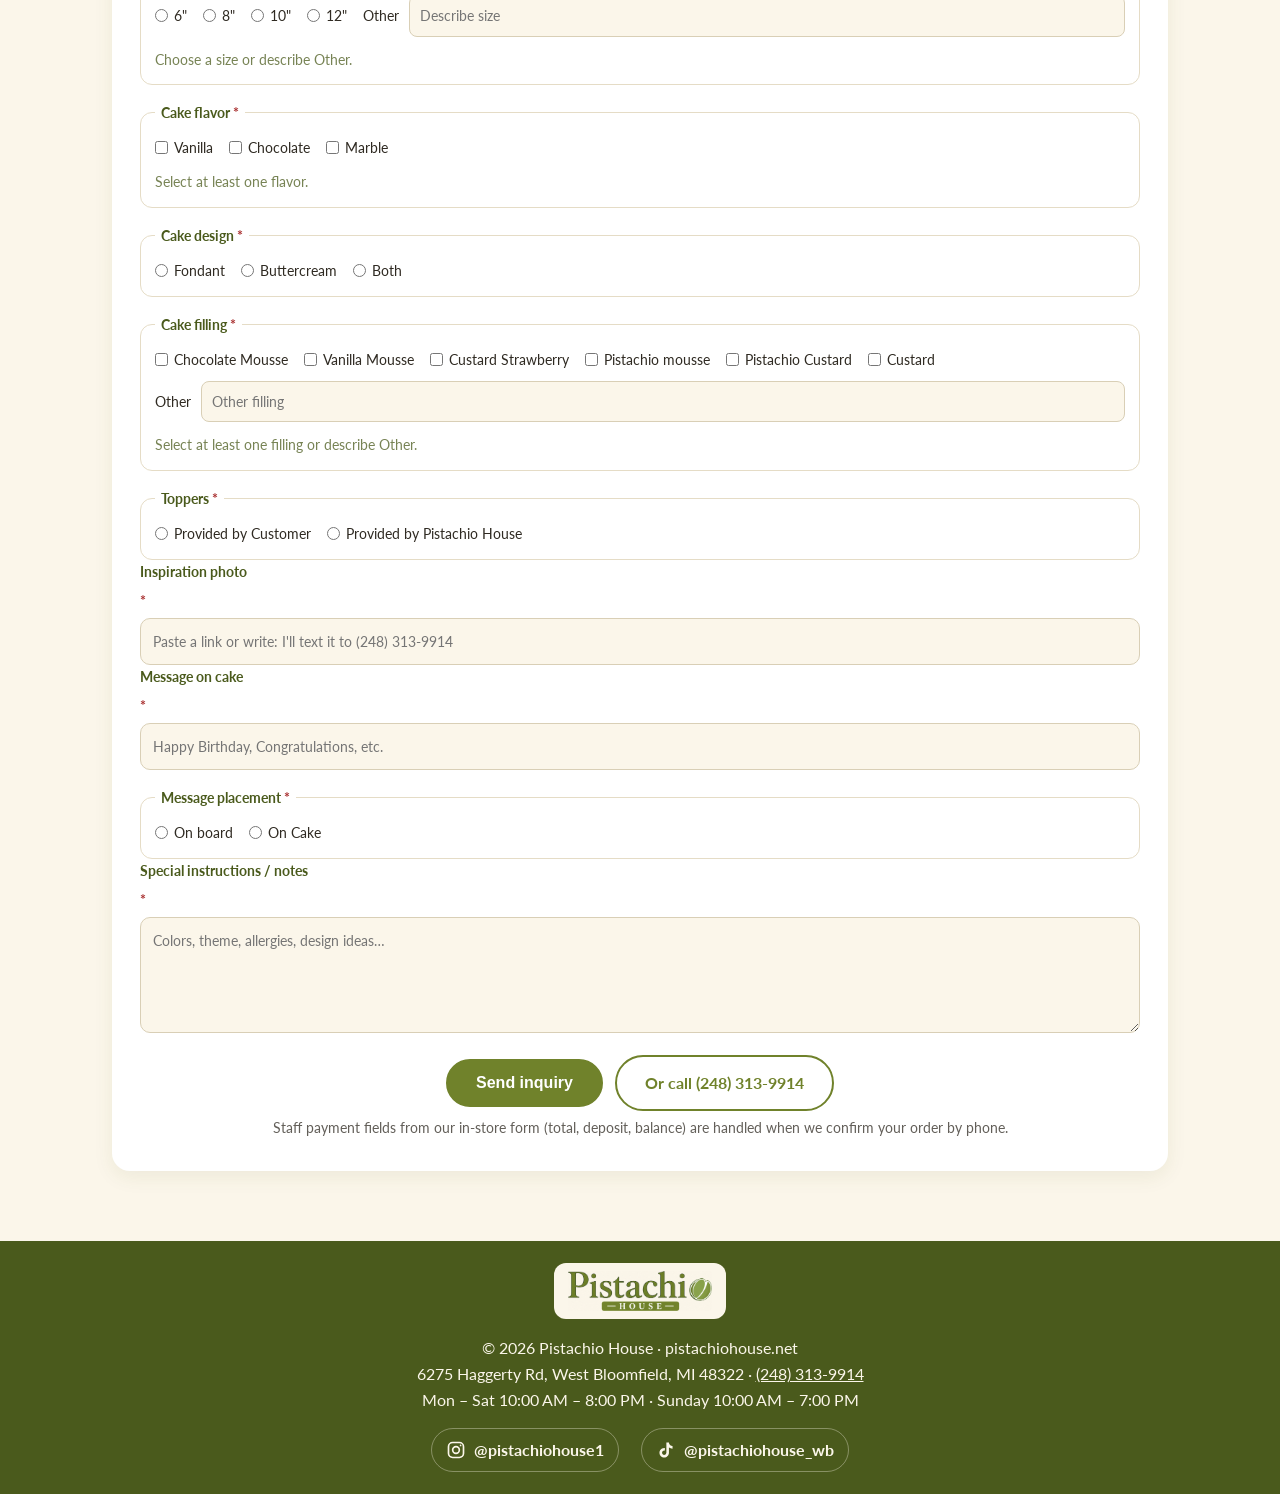
==== commit 7ee50e2d: "Simplify inspiration photo field copy on custom cakes Remove customer-facing notes about form-plan u" ====
--- a/custom-cakes.html
+++ b/custom-cakes.html
@@ -116,9 +116,8 @@
 </div></fieldset>
 
 <label class="fg full">Inspiration photo <span class="req">*</span>
-<input name="inspiration_photo" type="text" required placeholder="Photo link, or “Will text photos to (248) 313-9914”">
+<input name="inspiration_photo" type="text" required placeholder="Paste a link or write: I'll text it to (248) 313-9914">
 </label>
-<p class="hint" style="margin-top:-8px;margin-bottom:14px">File upload is not available on our form plan. Paste a photo link here, or text inspiration photos to <a href="tel:+12483139914">(248) 313-9914</a> and write “Will text photos to (248) 313-9914” in this field.</p>
 
 <div class="form-grid">
 <label class="fg full">Message on cake <span class="req">*</span><input name="message" type="text" maxlength="120" required placeholder="Happy Birthday, Congratulations, etc."></label>
